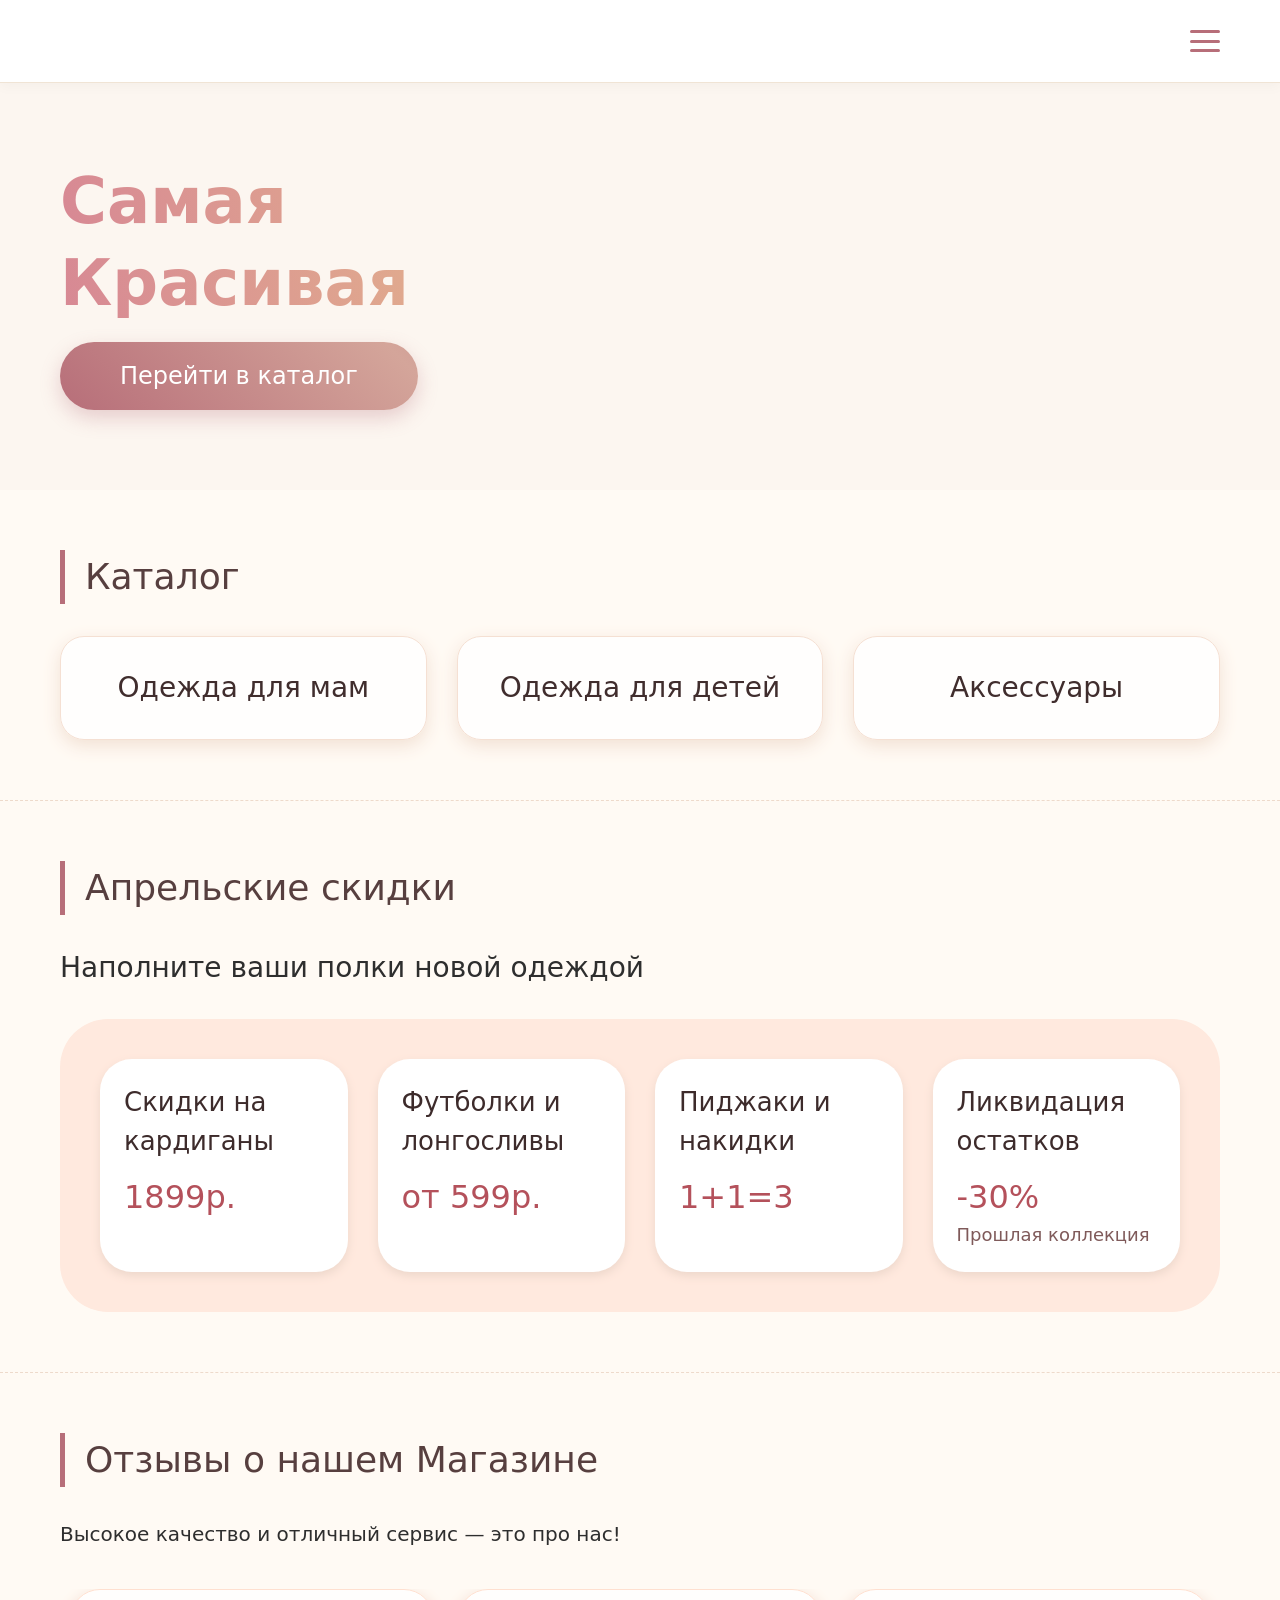
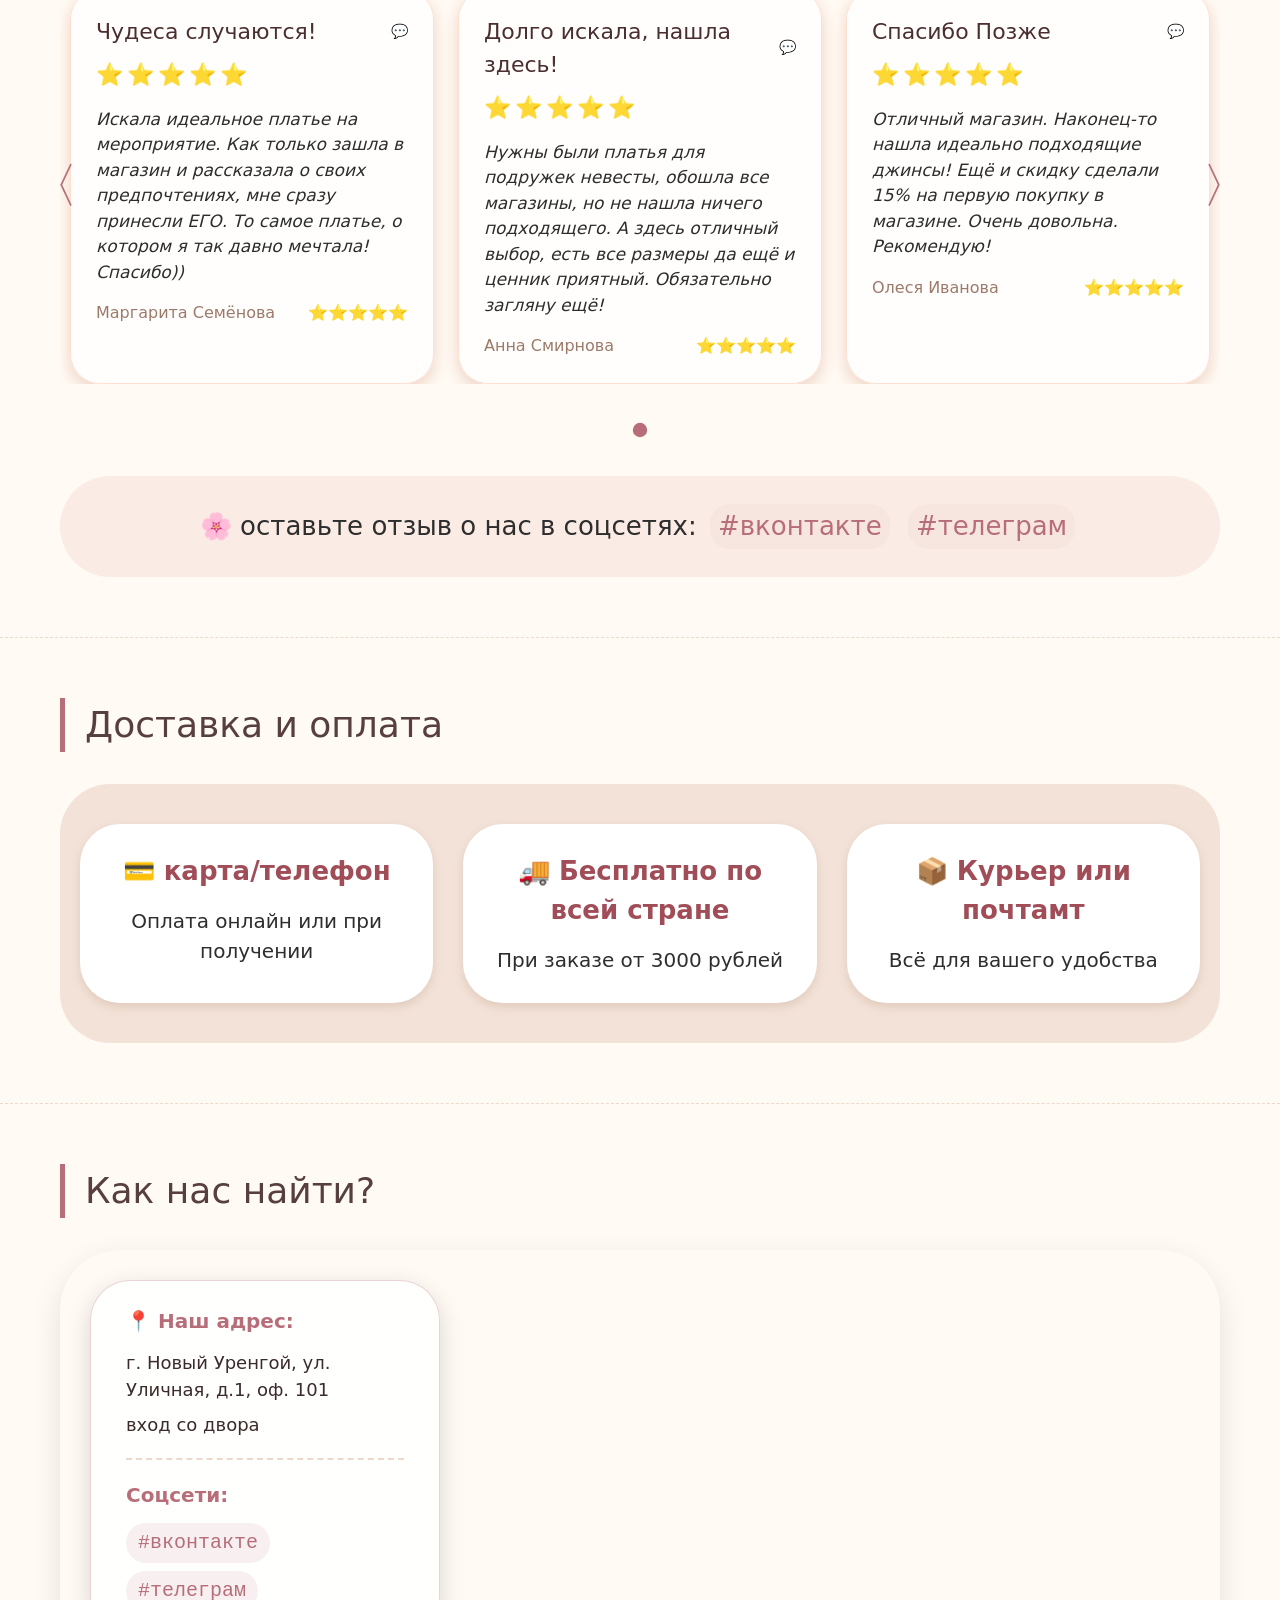
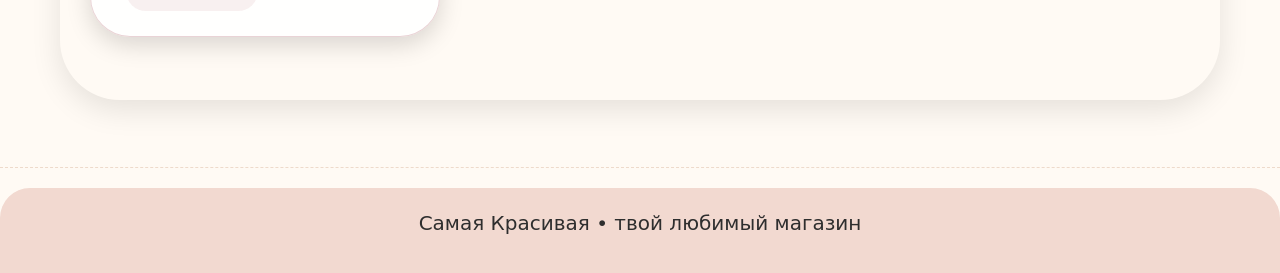
==== index.html @ 46401a17 "Добавлен основной код сайта" ====
<!DOCTYPE html>
<html lang="ru">
<head>
    <meta charset="UTF-8">
    <meta name="viewport" content="width=device-width, initial-scale=1.0">
    <title>Самая Красивая | Магазин одежды для мам и детей</title>
    <style>
        * {
            margin: 0;
            padding: 0;
            box-sizing: border-box;
            font-family: 'Segoe UI', Roboto, system-ui, sans-serif;
        }

        body {
            background: #fffaf4;
            color: #2e2e2e;
            line-height: 1.5;
        }

        .container {
            max-width: 1200px;
            margin: 0 auto;
            padding: 0 20px;
        }

        /* Хедер */
        .header {
            background: #ffffff;
            box-shadow: 0 4px 12px rgba(0,0,0,0.03);
            padding: 16px 0;
            border-bottom: 1px solid #f0e4d5;
            position: relative;
        }

        .header-inner {
            display: flex;
            align-items: center;
            justify-content: flex-end;
            min-height: 50px;
        }

        /* Бургер-меню */
        .burger-menu {
            display: flex;
            flex-direction: column;
            justify-content: space-between;
            width: 30px;
            height: 22px;
            cursor: pointer;
            z-index: 1001;
        }

        .burger-menu span {
            display: block;
            width: 100%;
            height: 3px;
            background: #b76e79;
            border-radius: 3px;
            transition: 0.3s;
        }

        .burger-menu.active span:nth-child(1) {
            transform: rotate(45deg) translate(5px, 5px);
        }

        .burger-menu.active span:nth-child(2) {
            opacity: 0;
        }

        .burger-menu.active span:nth-child(3) {
            transform: rotate(-45deg) translate(7px, -7px);
        }

        .burger-menu:hover span {
            background: #9e5b65;
        }

        /* Меню-оверлей */
        .menu-overlay {
            position: fixed;
            top: 0;
            left: 0;
            width: 100%;
            height: 100vh;
            background: rgba(0, 0, 0, 0.3);
            opacity: 0;
            visibility: hidden;
            transition: 0.3s;
            z-index: 999;
        }

        .menu-overlay.active {
            opacity: 1;
            visibility: visible;
        }

        /* Выпадающее меню */
        .dropdown-menu {
            position: absolute;
            top: 80px;
            right: 20px;
            width: 320px;
            background: white;
            border-radius: 30px;
            padding: 30px;
            box-shadow: 0 15px 40px rgba(183,110,121,0.2);
            border: 1px solid #f5e0d3;
            opacity: 0;
            visibility: hidden;
            transform: translateY(-20px);
            transition: 0.3s;
            z-index: 1000;
        }

        .dropdown-menu.active {
            opacity: 1;
            visibility: visible;
            transform: translateY(0);
        }

        /* Заголовок меню */
        .menu-title {
            font-size: 36px;
            font-weight: 400;
            background: linear-gradient(75deg, #d78894, #e6be8a);
            -webkit-background-clip: text;
            background-clip: text;
            color: transparent;
            margin-bottom: 30px;
            border-bottom: 2px solid #f3d9dc;
            padding-bottom: 15px;
        }

        /* Секции меню */
        .menu-section {
            margin-bottom: 25px;
        }

        .menu-section-title {
            font-size: 20px;
            font-weight: 600;
            color: #b76e79;
            margin-bottom: 15px;
            letter-spacing: 1px;
        }

        .menu-items {
            display: flex;
            flex-direction: column;
            gap: 12px;
        }

        .menu-item {
            font-size: 18px;
            color: #3b2b2b;
            text-decoration: none;
            padding: 8px 0;
            border-bottom: 1px dashed #f0dacd;
            transition: 0.2s;
        }

        .menu-item:hover {
            color: #b76e79;
            padding-left: 10px;
        }

        /* Кнопка заказа звонка */
        .call-button {
            display: block;
            width: 100%;
            padding: 16px;
            background: linear-gradient(45deg, #b76e79, #d4a59a);
            color: white;
            text-decoration: none;
            border-radius: 50px;
            font-size: 20px;
            font-weight: 500;
            text-align: center;
            margin-top: 20px;
            border: none;
            cursor: pointer;
            transition: 0.3s;
            box-shadow: 0 5px 15px rgba(183,110,121,0.3);
        }

        .call-button:hover {
            transform: scale(1.02);
            box-shadow: 0 8px 25px rgba(183,110,121,0.4);
        }

        /* Hero - главный экран */
        .hero {
            background: #fcf6f0;
            padding: 80px 0;
            text-align: left;
        }

        .first-line,
        .second-line {
            display: block;
            font-size: 64px;
            line-height: 1.2;
            margin-bottom: 5px;
            background: linear-gradient(75deg, #d78894, #e6be8a, #e6be8a);
            -webkit-background-clip: text;
            background-clip: text;
            color: transparent;
        }

        .second-line {
            margin-bottom: 20px;
        }

        .hero .btn {
            display: inline-block;
            font-size: 24px;
            padding: 16px 60px;
            border-radius: 50px;
            text-decoration: none;
            border: none;
            color: white;
            background: linear-gradient(45deg, #b76e79, #d4a59a, #b76e79);
            background-size: 200% auto;
            box-shadow: 0 8px 20px rgba(183,110,121,0.3);
            transition: 0.3s;
        }

        .hero .btn:hover {
            background-position: right center;
            transform: scale(1.02);
            box-shadow: 0 12px 28px rgba(183,110,121,0.4);
        }

        /* Каталог */
        .section {
            padding: 60px 0;
            border-bottom: 1px dashed #eedacb;
        }

        .section-title {
            font-size: 36px;
            font-weight: 350;
            color: #573f3f;
            margin-bottom: 32px;
            border-left: 5px solid #b76e79;
            padding-left: 20px;
        }

        .catalog-grid {
            display: grid;
            grid-template-columns: repeat(auto-fit, minmax(250px, 1fr));
            gap: 30px;
        }

        .catalog-card {
            background: #ffffffdb;
            padding: 30px 20px;
            text-align: center;
            border-radius: 24px;
            box-shadow: 0 6px 18px #f2e1d4;
            transition: 0.15s;
            border: 1px solid #f5e0d3;
        }

        .catalog-card:hover {
            background: #fff5ec;
        }

        .catalog-card h3 {
            font-size: 28px;
            font-weight: 350;
            color: #402d2d;
        }

        /* акции апрельские */
        .promo-row {
            display: flex;
            flex-wrap: wrap;
            gap: 30px;
            background: #ffe9de;
            border-radius: 48px;
            padding: 40px;
            margin-top: 20px;
        }

        .promo-item {
            flex: 1 1 200px;
            background: white;
            border-radius: 32px;
            padding: 24px;
            box-shadow: 0 4px 10px #edd7cb;
        }

        .promo-item h4 {
            font-size: 26px;
            font-weight: 350;
            margin-bottom: 12px;
            color: #3d2b2b;
        }

        .promo-item .price {
            font-size: 32px;
            color: #b4515b;
            font-weight: 500;
        }

        .promo-item small {
            font-size: 18px;
            color: #7f5a5a;
        }

        /* Отзывы - карусель */
        .reviews-section {
            position: relative;
            padding: 60px 0;
            border-bottom: 1px dashed #eedacb;
        }

        .reviews-container {
            position: relative;
            margin: 40px 0;
            overflow: hidden;
            padding: 0 10px;
        }

        .reviews-wrapper {
            display: flex;
            transition: transform 0.5s ease;
            gap: 24px;
        }

        .review-card {
            flex: 0 0 calc(33.333% - 16px);
            min-width: 280px;
            background: #ffffffd9;
            border-radius: 30px;
            padding: 25px;
            box-shadow: 0 6px 16px #edd3c4;
            border: 1px solid #ffe0d0;
        }

        .review-card h5 {
            font-size: 22px;
            font-weight: 500;
            color: #4b2f2f;
        }

        .review-card .stars {
            color: #f7b731;
            font-size: 22px;
            letter-spacing: 4px;
            margin: 10px 0 6px;
        }

        .review-card p {
            font-size: 17px;
            color: #2d2d2d;
            margin: 16px 0 8px;
            font-style: italic;
        }

        .review-footer {
            display: flex;
            justify-content: space-between;
            margin-top: 16px;
            color: #9c7a6a;
            font-weight: 500;
        }

        /* Кнопки-стрелки */
        .carousel-btn {
            position: absolute;
            top: 50%;
            transform: translateY(-50%);
            width: auto;
            height: auto;
            background: transparent;
            border: none;
            color: #b76e79;
            font-size: 48px;
            font-weight: 300;
            cursor: pointer;
            display: flex;
            align-items: center;
            justify-content: center;
            transition: 0.2s;
            z-index: 10;
            padding: 10px;
        }

        .carousel-btn:hover {
            color: #9e5b65;
            transform: translateY(-50%) scale(1.2);
        }

        .carousel-btn.prev {
            left: -40px;
        }

        .carousel-btn.next {
            right: -40px;
        }

        /* Точки-индикаторы */
        .carousel-dots {
            display: flex;
            justify-content: center;
            gap: 12px;
            margin: 30px 0 20px;
        }

        .dot {
            width: 12px;
            height: 12px;
            border-radius: 50%;
            background: #edd3c4;
            cursor: pointer;
            transition: 0.3s;
        }

        .dot.active {
            background: #b76e79;
            transform: scale(1.2);
        }

        /* Стили для ссылок-хештегов */
        .social-hashtag {
            color: #b76e79;
            text-decoration: none;
            font-weight: 500;
            transition: all 0.3s ease;
            display: inline-block;
            margin: 0 5px;
            padding: 3px 8px;
            border-radius: 20px;
            background: rgba(183,110,121,0.05);
        }

        .social-hashtag:hover {
            color: #9e5b65;
            background: rgba(183,110,121,0.1);
            transform: translateY(-2px);
            text-decoration: none;
        }

        .social-invite {
            margin-top: 40px;
            background: #faece5;
            padding: 28px;
            border-radius: 60px;
            text-align: center;
            font-size: 26px;
            font-weight: 350;
        }

        /* Доставка */
        .delivery-grid {
            display: flex;
            flex-wrap: wrap;
            gap: 30px;
            justify-content: center;
            background: #f3e2d8;
            border-radius: 50px;
            padding: 40px 20px;
        }

        .delivery-item {
            background: white;
            border-radius: 40px;
            padding: 28px 25px;
            flex: 1 1 200px;
            text-align: center;
            font-size: 20px;
            box-shadow: 0 4px 10px #e0cbbc;
        }

        .delivery-item h4 {
            font-size: 26px;
            margin-bottom: 15px;
            color: #a14d58;
        }

        /* контакты с картой */
        .map-container {
            position: relative;
            width: 100%;
            margin-top: 30px;
        }

        .map-overlay {
            position: absolute;
            top: 30px;
            left: 30px;
            background: rgba(255, 255, 255, 0.9);
            backdrop-filter: blur(5px);
            padding: 25px 35px;
            border-radius: 40px;
            box-shadow: 0 8px 25px rgba(0,0,0,0.15);
            max-width: 350px;
            border: 1px solid rgba(183,110,121,0.3);
        }

        .address-overlay, .social-overlay {
            display: flex;
            flex-direction: column;
            gap: 8px;
        }

        .address-overlay {
            margin-bottom: 20px;
            padding-bottom: 20px;
            border-bottom: 2px dashed #edd7cb;
        }

        .address-line, .social-line {
            font-size: 18px;
            color: #3b2b2b;
            line-height: 1.5;
        }

        .address-line:first-child,
        .social-line:first-child {
            font-weight: 600;
            color: #b76e79;
            font-size: 20px;
            margin-bottom: 5px;
        }

        .social-line:not(:first-child) {
            font-family: monospace;
            font-size: 20px;
            color: #b76e79;
            background: rgba(183,110,121,0.1);
            padding: 5px 12px;
            border-radius: 30px;
            display: inline-block;
            width: fit-content;
            text-decoration: none;
            transition: 0.3s;
        }

        .social-line:not(:first-child):hover {
            background: rgba(183,110,121,0.2);
            transform: translateX(5px) scale(1.02);
            color: #9e5b65;
        }

        /* Адаптивность */
        @media (max-width: 768px) {
            .map-overlay {
                position: relative;
                top: 0;
                left: 0;
                margin-top: 20px;
                max-width: 100%;
                background: white;
            }
            
            iframe {
                height: 300px;
            }

            .carousel-btn.prev {
                left: -20px;
            }

            .carousel-btn.next {
                right: -20px;
            }
        }

        /* footer */
        .footer-social {
            display: flex;
            gap: 25px;
            justify-content: center;
            margin-top: 15px;
        }

        .footer-social a {
            color: #b76e79;
            text-decoration: none;
            font-size: 18px;
            padding: 8px 20px;
            border-radius: 40px;
            background: rgba(255,255,255,0.5);
            transition: 0.3s;
            display: inline-flex;
            align-items: center;
            gap: 8px;
        }

        .footer-social a:hover {
            background: white;
            transform: translateY(-3px);
            box-shadow: 0 5px 15px rgba(183,110,121,0.2);
        }
    </style>
</head>
<body>
    <header class="header">
        <div class="container header-inner">
            <div class="burger-menu" id="burgerMenu">
                <span></span>
                <span></span>
                <span></span>
            </div>
        </div>

        <!-- Выпадающее меню -->
        <div class="dropdown-menu" id="dropdownMenu">
            <div class="menu-title">Самая Красивая</div>
            
            <div class="menu-section">
                <div class="menu-section-title">Каталог</div>
                <div class="menu-items">
                    <a href="#catalog" class="menu-item">Одежда для мам</a>
                    <a href="#catalog" class="menu-item">Одежда для детей</a>
                    <a href="#catalog" class="menu-item">Аксессуары</a>
                </div>
            </div>

            <div class="menu-section">
                <div class="menu-items">
                    <a href="#reviews" class="menu-item">Отзывы</a>
                    <a href="#contacts" class="menu-item">Как нас найти?</a>
                </div>
            </div>

            <button class="call-button">Заказать звонок</button>
        </div>

        <!-- Затемнение фона -->
        <div class="menu-overlay" id="menuOverlay"></div>
    </header>

    <!-- главный баннер -->
    <section class="hero">
        <div class="container">
            <h1>
                <span class="first-line">Самая</span>
                <span class="second-line">Красивая</span>
            </h1>
            <a href="#catalog" class="btn">Перейти в каталог</a>
        </div>
    </section>

    <!-- Каталог -->
    <section id="catalog" class="section">
        <div class="container">
            <h2 class="section-title">Каталог</h2>
            <div class="catalog-grid">
                <div class="catalog-card">
                    <h3>Одежда для мам</h3>
                </div>
                <div class="catalog-card">
                    <h3>Одежда для детей</h3>
                </div>
                <div class="catalog-card">
                    <h3>Аксессуары</h3>
                </div>
            </div>
        </div>
    </section>

    <!-- Апрельские скидки -->
    <section class="section">
        <div class="container">
            <h2 class="section-title">Апрельские скидки</h2>
            <p style="font-size: 28px; margin-bottom: 30px;">Наполните ваши полки новой одеждой</p>
            <div class="promo-row">
                <div class="promo-item">
                    <h4>Скидки на кардиганы</h4>
                    <div class="price">1899р.</div>
                </div>
                <div class="promo-item">
                    <h4>Футболки и лонгосливы</h4>
                    <div class="price">от 599р.</div>
                </div>
                <div class="promo-item">
                    <h4>Пиджаки и накидки</h4>
                    <div class="price">1+1=3</div>
                </div>
                <div class="promo-item">
                    <h4>Ликвидация остатков</h4>
                    <div class="price">-30%</div>
                    <small>Прошлая коллекция</small>
                </div>
            </div>
        </div>
    </section>

    <!-- ОТЗЫВЫ С КАРУСЕЛЬЮ -->
    <section id="reviews" class="reviews-section">
        <div class="container">
            <h2 class="section-title">Отзывы о нашем Магазине</h2>
            <p style="font-size: 20px; margin-bottom: 30px;">Высокое качество и отличный сервис — это про нас!</p>

            <div class="reviews-container">
                <button class="carousel-btn prev" onclick="slideReviews(-1)">〈</button>
                <button class="carousel-btn next" onclick="slideReviews(1)">〉</button>
                
                <div class="reviews-wrapper" id="reviewsWrapper"></div>
            </div>

            <div class="carousel-dots" id="carouselDots"></div>

            <div class="social-invite">
                🌸 оставьте отзыв о нас в соцсетях: 
                <a href="https://vk.com/feed" target="_blank" rel="noopener noreferrer" class="social-hashtag">#вконтакте</a>
                <a href="https://t.me/samaya_krasivaya_shop" target="_blank" rel="noopener noreferrer" class="social-hashtag">#телеграм</a>
            </div>
        </div>
    </section>

    <!-- Доставка и оплата -->
    <section id="delivery" class="section">
        <div class="container">
            <h2 class="section-title">Доставка и оплата</h2>
            <div class="delivery-grid">
                <div class="delivery-item">
                    <h4>💳 карта/телефон</h4>
                    <p>Оплата онлайн или при получении</p>
                </div>
                <div class="delivery-item">
                    <h4>🚚 Бесплатно по всей стране</h4>
                    <p>При заказе от 3000 рублей</p>
                </div>
                <div class="delivery-item">
                    <h4>📦 Курьер или почтамт</h4>
                    <p>Всё для вашего удобства</p>
                </div>
            </div>
        </div>
    </section>

    <!-- Как нас найти? с картой -->
    <section id="contacts" class="section">
        <div class="container">
            <h2 class="section-title">Как нас найти?</h2>
            <div class="map-container">
                <iframe src="https://yandex.ru/map-widget/v1/?um=constructor%3A9e3b4f5b8c9c7b6d5e4f3a2b1c0d9e8f7f6e5d4c3b2a1f0e9d8c7b6a5f4e3d2c1&source=constructor" 
                        width="100%" 
                        height="450" 
                        frameborder="0"
                        style="border-radius: 60px; box-shadow: 0 10px 30px rgba(0,0,0,0.1);">
                </iframe>
                
                <div class="map-overlay">
                    <div class="address-overlay">
                        <span class="address-line">📍 Наш адрес:</span>
                        <span class="address-line">г. Новый Уренгой, ул. Уличная, д.1, оф. 101</span>
                        <span class="address-line">вход со двора</span>
                    </div>
                    <div class="social-overlay">
                        <span class="social-line">Соцсети:</span>
                        <a href="https://vk.com/feed" target="_blank" rel="noopener noreferrer" class="social-line">#вконтакте</a>
                        <a href="https://t.me/samaya_krasivaya_shop" target="_blank" rel="noopener noreferrer" class="social-line">#телеграм</a>
                    </div>
                </div>
            </div>
        </div>
    </section>

    <!-- дополнительный блок с соцсетями -->
    <div style="background: #f2d9d0; padding: 20px; text-align: center; border-radius: 30px 30px 0 0; margin-top: 20px;">
        <p style="font-size: 20px; margin-bottom: 15px;">Самая Красивая • твой любимый магазин</p>
    </div>

    <!-- Подключение скриптов -->
    <script src="scripts/reviews-api.js"></script>
<script src="scripts/menu.js"></script>
<script src="scripts/reviews-carousel.js"></script>
</body>
</html>
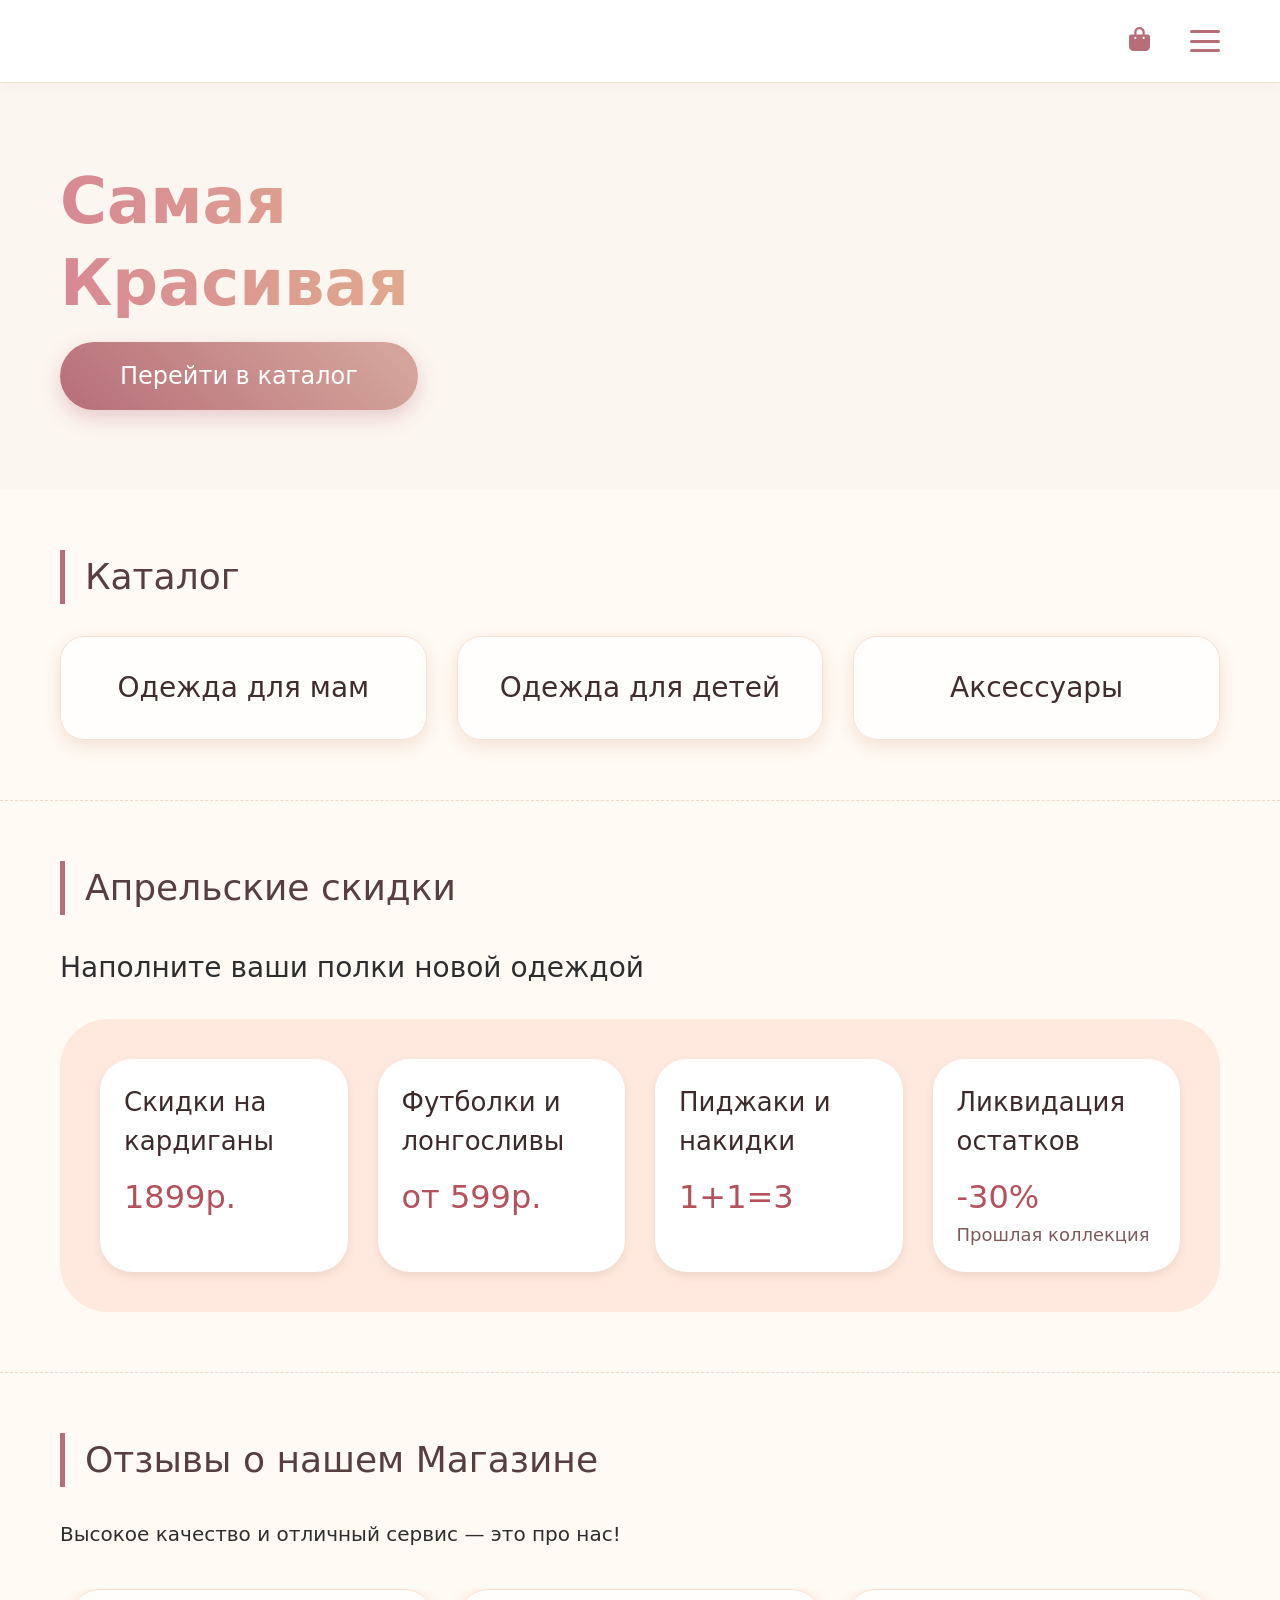
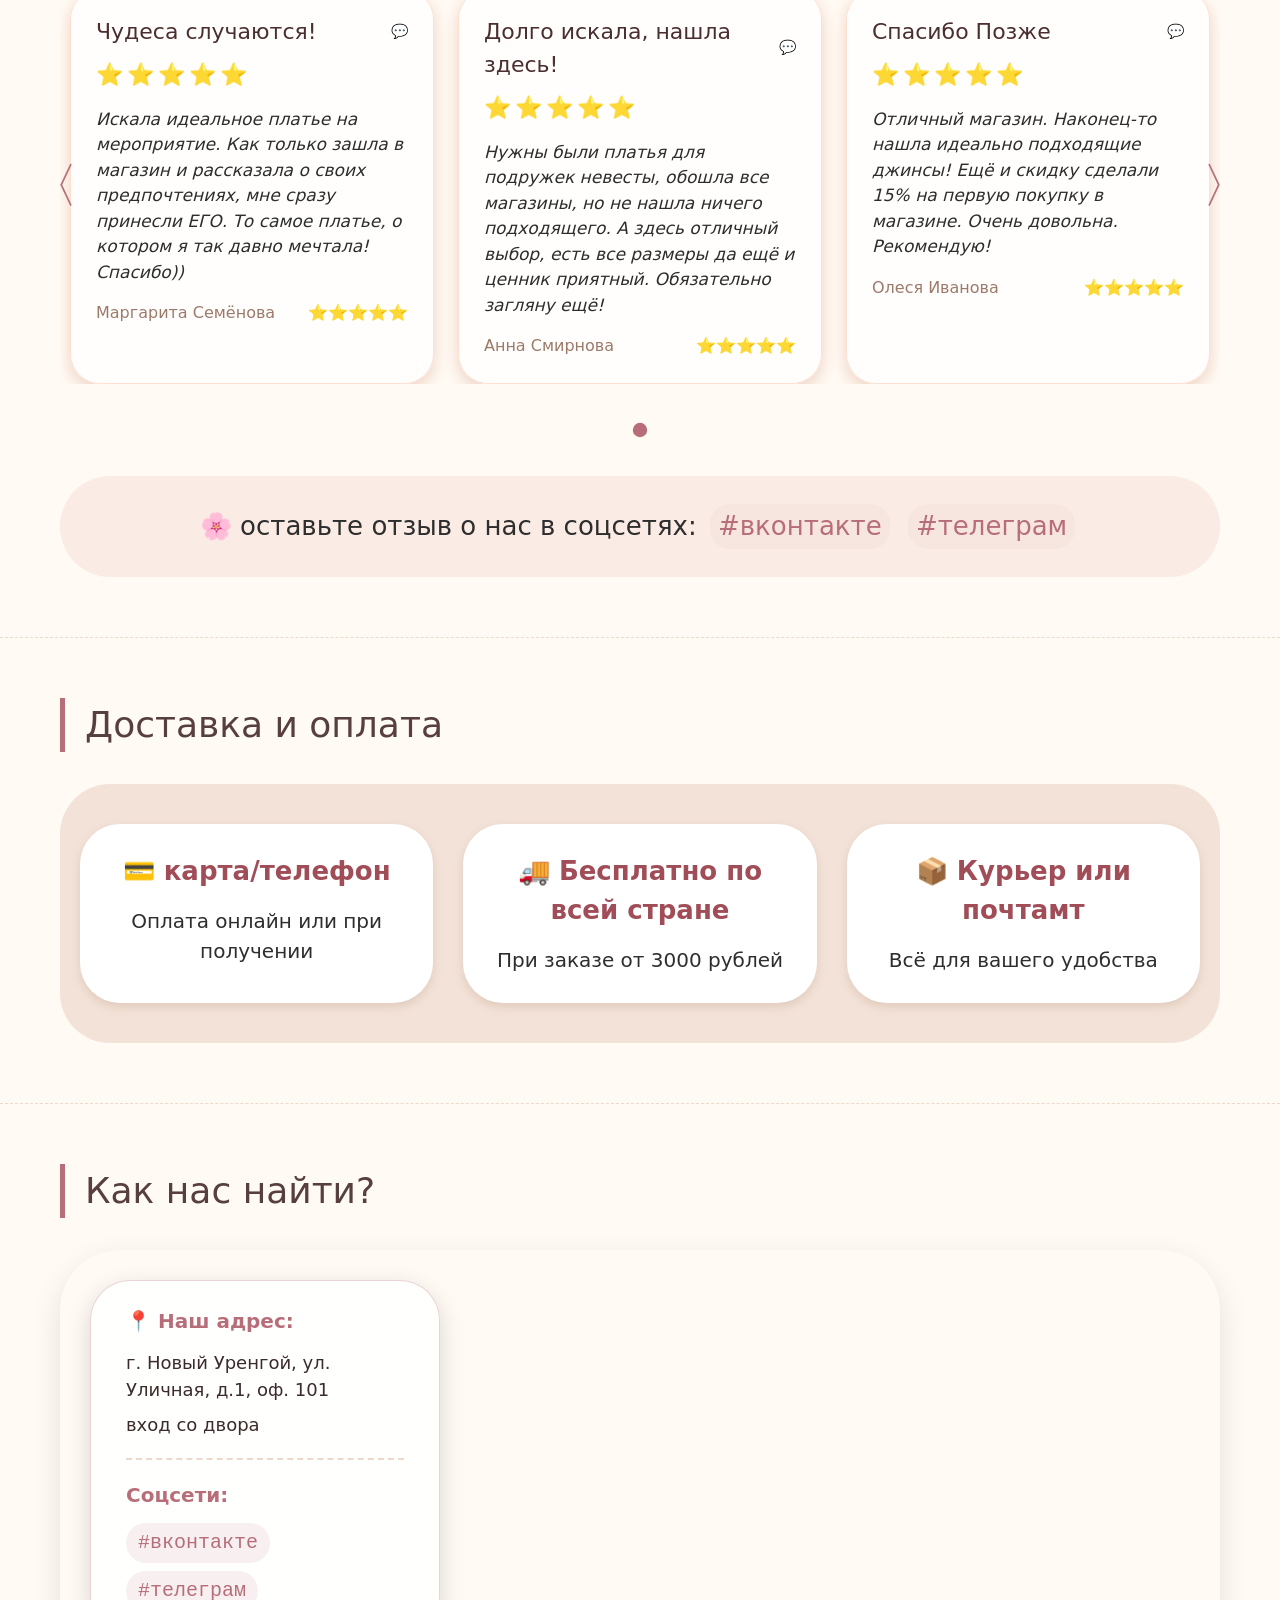
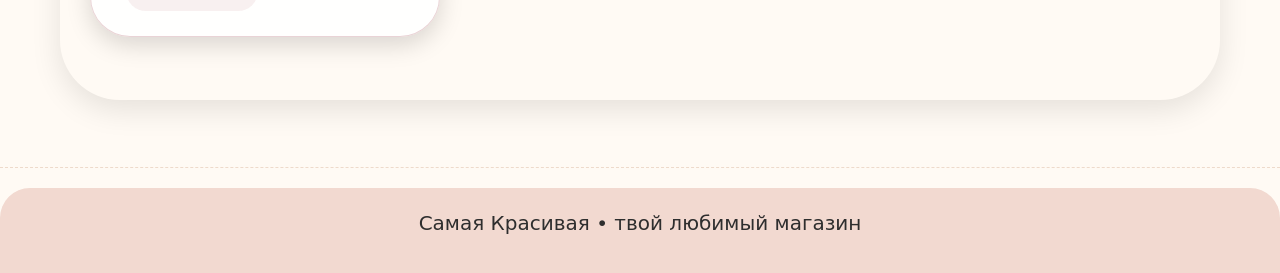
==== commit c7ec3bb2: "Обновление: добавлены каталоги с фильтрами, корзина, раскрывающиеся фильтры" ====
--- a/index.html
+++ b/index.html
@@ -4,6 +4,8 @@
     <meta charset="UTF-8">
     <meta name="viewport" content="width=device-width, initial-scale=1.0">
     <title>Самая Красивая | Магазин одежды для мам и детей</title>
+    <!-- Font Awesome для иконок -->
+    <link rel="stylesheet" href="https://cdnjs.cloudflare.com/ajax/libs/font-awesome/6.7.2/css/all.min.css">
     <style>
         * {
             margin: 0;
@@ -38,6 +40,34 @@
             align-items: center;
             justify-content: flex-end;
             min-height: 50px;
+        }
+
+        /* Иконка корзины */
+        .cart-icon-wrapper {
+            position: relative;
+            cursor: pointer;
+            transition: 0.3s;
+            margin-right: 20px;
+        }
+
+        .cart-icon-wrapper:hover {
+            transform: scale(1.1);
+        }
+
+        .cart-count {
+            position: absolute;
+            top: -10px;
+            right: -12px;
+            background: #b76e79;
+            color: white;
+            font-size: 12px;
+            font-weight: bold;
+            width: 18px;
+            height: 18px;
+            border-radius: 50%;
+            display: none;
+            align-items: center;
+            justify-content: center;
         }
 
         /* Бургер-меню */
@@ -189,7 +219,7 @@
             box-shadow: 0 8px 25px rgba(183,110,121,0.4);
         }
 
-        /* Hero - главный экран */
+        /* главный экран */
         .hero {
             background: #fcf6f0;
             padding: 80px 0;
@@ -261,10 +291,14 @@
             box-shadow: 0 6px 18px #f2e1d4;
             transition: 0.15s;
             border: 1px solid #f5e0d3;
+            text-decoration: none;
+            display: block;
+            cursor: pointer;
         }
 
         .catalog-card:hover {
             background: #fff5ec;
+            transform: translateY(-5px);
         }
 
         .catalog-card h3 {
@@ -544,6 +578,209 @@
             background: rgba(183,110,121,0.2);
             transform: translateX(5px) scale(1.02);
             color: #9e5b65;
+        }
+
+        /* МОДАЛЬНОЕ ОКНО */
+        .modal {
+            display: none;
+            position: fixed;
+            top: 0;
+            left: 0;
+            width: 100%;
+            height: 100%;
+            background: rgba(0, 0, 0, 0.5);
+            z-index: 2000;
+            align-items: center;
+            justify-content: center;
+            opacity: 0;
+            transition: opacity 0.3s ease;
+        }
+
+        .modal.active {
+            display: flex;
+            opacity: 1;
+        }
+
+        .modal-content {
+            background: white;
+            max-width: 500px;
+            width: 90%;
+            border-radius: 60px;
+            padding: 40px;
+            position: relative;
+            box-shadow: 0 20px 50px rgba(183,110,121,0.3);
+            transform: translateY(-20px);
+            transition: transform 0.3s ease;
+        }
+
+        .modal.active .modal-content {
+            transform: translateY(0);
+        }
+
+        .modal-close {
+            position: absolute;
+            top: 20px;
+            right: 20px;
+            background: none;
+            border: none;
+            font-size: 30px;
+            color: #b76e79;
+            cursor: pointer;
+            width: 40px;
+            height: 40px;
+            border-radius: 50%;
+            display: flex;
+            align-items: center;
+            justify-content: center;
+            transition: 0.3s;
+        }
+
+        .modal-close:hover {
+            background: rgba(183,110,121,0.1);
+            transform: rotate(90deg);
+        }
+
+        .modal-title {
+            font-size: 32px;
+            font-weight: 400;
+            background: linear-gradient(75deg, #d78894, #e6be8a);
+            -webkit-background-clip: text;
+            background-clip: text;
+            color: transparent;
+            margin-bottom: 30px;
+            text-align: center;
+        }
+
+        .modal-form .field {
+            margin-bottom: 20px;
+        }
+
+        .modal-form .label {
+            color: #573f3f;
+            font-size: 16px;
+            margin-bottom: 5px;
+            display: block;
+        }
+
+        .modal-form .control {
+            position: relative;
+        }
+
+        .modal-form .input {
+            width: 100%;
+            border-radius: 30px;
+            border: 2px solid #f0e4d5;
+            padding: 12px 20px;
+            font-size: 16px;
+            outline: none;
+            transition: 0.3s;
+        }
+
+        .modal-form .input:focus {
+            border-color: #b76e79;
+            box-shadow: 0 0 0 3px rgba(183,110,121,0.2);
+        }
+
+        .modal-form .checkbox {
+            color: #573f3f;
+            display: flex;
+            align-items: center;
+            gap: 8px;
+            cursor: pointer;
+        }
+
+        .modal-form .checkbox input[type="checkbox"] {
+            width: 18px;
+            height: 18px;
+            accent-color: #b76e79;
+        }
+
+        .modal-form .button {
+            width: 100%;
+            padding: 16px;
+            background: linear-gradient(45deg, #b76e79, #d4a59a);
+            color: white;
+            border: none;
+            border-radius: 50px;
+            font-size: 20px;
+            font-weight: 500;
+            cursor: pointer;
+            transition: 0.3s;
+            margin-top: 20px;
+        }
+
+        .modal-form .button:hover {
+            transform: scale(1.02);
+            box-shadow: 0 8px 25px rgba(183,110,121,0.4);
+        }
+
+        /* Стили для корзины в модальном окне */
+        .cart-item {
+            display: flex;
+            align-items: center;
+            gap: 15px;
+            padding: 15px;
+            border-bottom: 1px solid #f0e4d5;
+        }
+
+        .cart-item-image {
+            width: 50px;
+            height: 50px;
+            background: #faece5;
+            border-radius: 15px;
+            display: flex;
+            align-items: center;
+            justify-content: center;
+            font-size: 24px;
+        }
+
+        .cart-item-info {
+            flex: 1;
+        }
+
+        .cart-item-name {
+            font-weight: 500;
+            color: #402d2d;
+        }
+
+        .cart-item-price {
+            color: #b76e79;
+            font-size: 14px;
+        }
+
+        .cart-item-quantity {
+            display: flex;
+            align-items: center;
+            gap: 10px;
+        }
+
+        .cart-qty-btn {
+            width: 30px;
+            height: 30px;
+            border-radius: 50%;
+            border: 1px solid #b76e79;
+            background: white;
+            color: #b76e79;
+            cursor: pointer;
+        }
+
+        .cart-qty-btn:hover {
+            background: #b76e79;
+            color: white;
+        }
+
+        .cart-item-total {
+            min-width: 70px;
+            font-weight: 600;
+            color: #b4515b;
+        }
+
+        .cart-remove-btn {
+            background: none;
+            border: none;
+            color: #f14668;
+            cursor: pointer;
+            font-size: 18px;
         }
 
         /* Адаптивность */
@@ -568,43 +805,27 @@
             .carousel-btn.next {
                 right: -20px;
             }
-        }
-
-        /* footer */
-        .footer-social {
-            display: flex;
-            gap: 25px;
-            justify-content: center;
-            margin-top: 15px;
-        }
-
-        .footer-social a {
-            color: #b76e79;
-            text-decoration: none;
-            font-size: 18px;
-            padding: 8px 20px;
-            border-radius: 40px;
-            background: rgba(255,255,255,0.5);
-            transition: 0.3s;
-            display: inline-flex;
-            align-items: center;
-            gap: 8px;
-        }
-
-        .footer-social a:hover {
-            background: white;
-            transform: translateY(-3px);
-            box-shadow: 0 5px 15px rgba(183,110,121,0.2);
+
+            .modal-content {
+                padding: 30px 20px;
+            }
         }
     </style>
 </head>
 <body>
     <header class="header">
         <div class="container header-inner">
-            <div class="burger-menu" id="burgerMenu">
-                <span></span>
-                <span></span>
-                <span></span>
+            <div style="display: flex; align-items: center; gap: 20px;">
+                <!-- Иконка корзины -->
+                <div class="cart-icon-wrapper" onclick="openCart()">
+                    <i class="fas fa-shopping-bag" style="font-size: 24px; color: #b76e79; cursor: pointer;"></i>
+                    <span class="cart-count" id="cartCount">0</span>
+                </div>
+                <div class="burger-menu" id="burgerMenu">
+                    <span></span>
+                    <span></span>
+                    <span></span>
+                </div>
             </div>
         </div>
 
@@ -615,9 +836,9 @@
             <div class="menu-section">
                 <div class="menu-section-title">Каталог</div>
                 <div class="menu-items">
-                    <a href="#catalog" class="menu-item">Одежда для мам</a>
-                    <a href="#catalog" class="menu-item">Одежда для детей</a>
-                    <a href="#catalog" class="menu-item">Аксессуары</a>
+                    <a href="catalog-women.html" class="menu-item">Одежда для мам</a>
+                    <a href="catalog-children.html" class="menu-item">Одежда для детей</a>
+                    <a href="catalog-accessories.html" class="menu-item">Аксессуары</a>
                 </div>
             </div>
 
@@ -628,12 +849,75 @@
                 </div>
             </div>
 
-            <button class="call-button">Заказать звонок</button>
+            <button class="call-button" onclick="openCallModal()">Заказать звонок</button>
         </div>
 
-        <!-- Затемнение фона -->
+        <!-- Затемнение фона для бургер-меню -->
         <div class="menu-overlay" id="menuOverlay"></div>
     </header>
+
+    <!-- МОДАЛЬНОЕ ОКНО ЗАКАЗА ЗВОНКА -->
+    <div class="modal" id="callModal">
+        <div class="modal-content">
+            <button class="modal-close" onclick="closeCallModal()">×</button>
+            <h2 class="modal-title">Заказать звонок</h2>
+            
+            <form class="modal-form" id="callForm">
+                <div class="field">
+                    <label class="label">Ваше имя</label>
+                    <div class="control">
+                        <input class="input" type="text" id="callName" placeholder="Введите ваше имя" required>
+                    </div>
+                </div>
+
+                <div class="field">
+                    <label class="label">Телефон</label>
+                    <div class="control">
+                        <input class="input" type="tel" id="callPhone" placeholder="+7 (___) ___-__-__" required>
+                    </div>
+                </div>
+
+                <div class="field">
+                    <label class="label">Удобное время для звонка</label>
+                    <div class="control">
+                        <input class="input" type="text" id="callTime" placeholder="Например: после 18:00">
+                    </div>
+                </div>
+
+                <div class="field">
+                    <div class="control">
+                        <label class="checkbox">
+                            <input type="checkbox" id="callAgreement" required>
+                            Я согласен на обработку персональных данных
+                        </label>
+                    </div>
+                </div>
+
+                <button type="submit" class="button">Отправить</button>
+            </form>
+        </div>
+    </div>
+
+    <!-- МОДАЛЬНОЕ ОКНО КОРЗИНЫ -->
+    <div class="modal" id="cartModal">
+        <div class="modal-content" style="max-width: 600px;">
+            <button class="modal-close" onclick="closeCart()">×</button>
+            <h2 class="modal-title" style="text-align: center;">🛍️ Корзина</h2>
+            
+            <div id="cartItems" style="max-height: 400px; overflow-y: auto;"></div>
+            
+            <div style="border-top: 2px solid #f0e4d5; margin-top: 20px; padding-top: 20px;">
+                <div style="display: flex; justify-content: space-between; font-size: 22px; font-weight: 600; color: #b4515b;">
+                    <span>Итого:</span>
+                    <span id="cartTotal">0</span>
+                    <span>₽</span>
+                </div>
+                <button class="button" style="width: 100%; margin-top: 20px; background: linear-gradient(45deg, #b76e79, #d4a59a); color: white; border: none; border-radius: 50px; padding: 16px; font-size: 18px; cursor: pointer; transition: 0.3s;" onclick="alert('Оформление заказа будет доступно в следующей версии!')">
+    Оформить заказ
+</button>
+            </div>
+        </div>
+    </div>
 
     <!-- главный баннер -->
     <section class="hero">
@@ -651,15 +935,15 @@
         <div class="container">
             <h2 class="section-title">Каталог</h2>
             <div class="catalog-grid">
-                <div class="catalog-card">
+                <a href="catalog-women.html" class="catalog-card">
                     <h3>Одежда для мам</h3>
-                </div>
-                <div class="catalog-card">
+                </a>
+                <a href="catalog-children.html" class="catalog-card">
                     <h3>Одежда для детей</h3>
-                </div>
-                <div class="catalog-card">
+                </a>
+                <a href="catalog-accessories.html" class="catalog-card">
                     <h3>Аксессуары</h3>
-                </div>
+                </a>
             </div>
         </div>
     </section>
@@ -735,7 +1019,7 @@
         </div>
     </section>
 
-    <!-- Как нас найти? с картой -->
+    <!-- карта -->
     <section id="contacts" class="section">
         <div class="container">
             <h2 class="section-title">Как нас найти?</h2>
@@ -763,14 +1047,16 @@
         </div>
     </section>
 
-    <!-- дополнительный блок с соцсетями -->
+    <!-- дополнительный блок -->
     <div style="background: #f2d9d0; padding: 20px; text-align: center; border-radius: 30px 30px 0 0; margin-top: 20px;">
         <p style="font-size: 20px; margin-bottom: 15px;">Самая Красивая • твой любимый магазин</p>
     </div>
 
     <!-- Подключение скриптов -->
     <script src="scripts/reviews-api.js"></script>
-<script src="scripts/menu.js"></script>
-<script src="scripts/reviews-carousel.js"></script>
+    <script src="scripts/menu.js"></script>
+    <script src="scripts/cart.js"></script>
+    <script src="scripts/reviews-carousel.js"></script>
+    <script src="scripts/validation.js"></script>
 </body>
 </html>
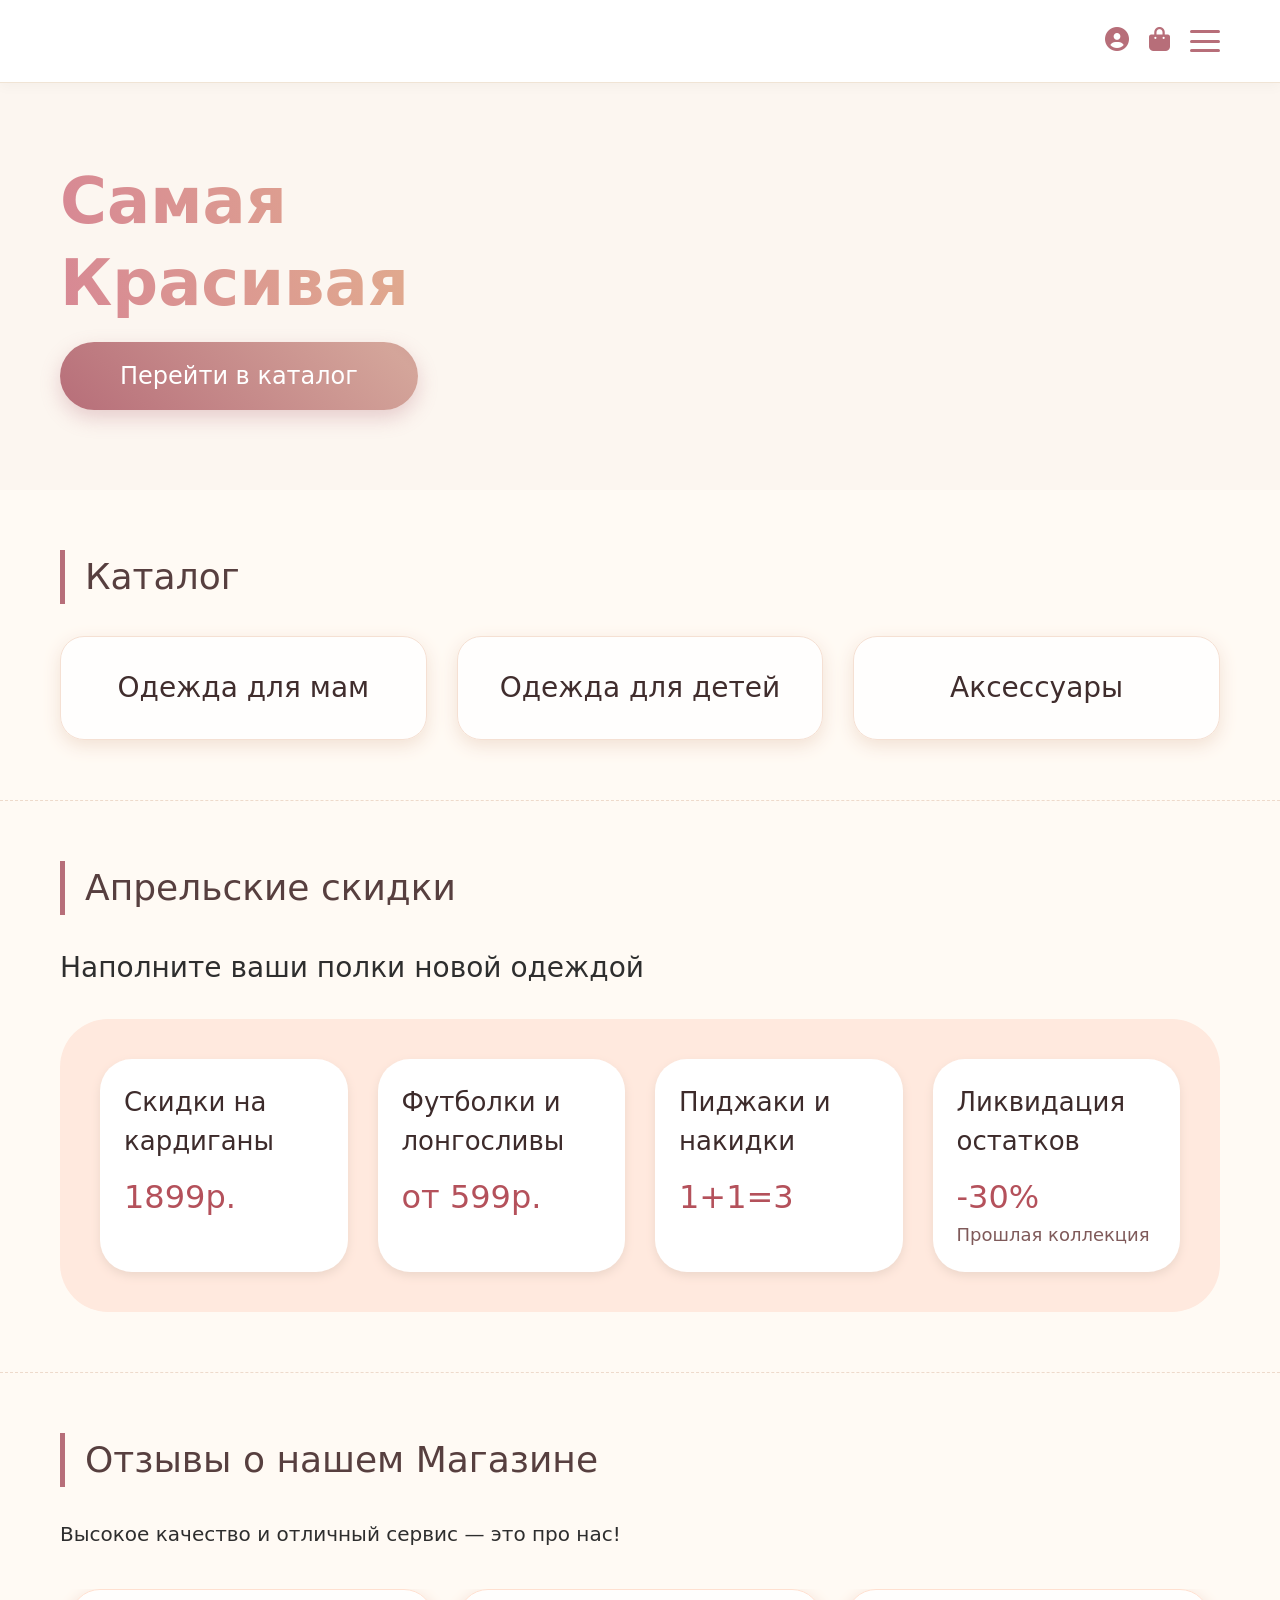
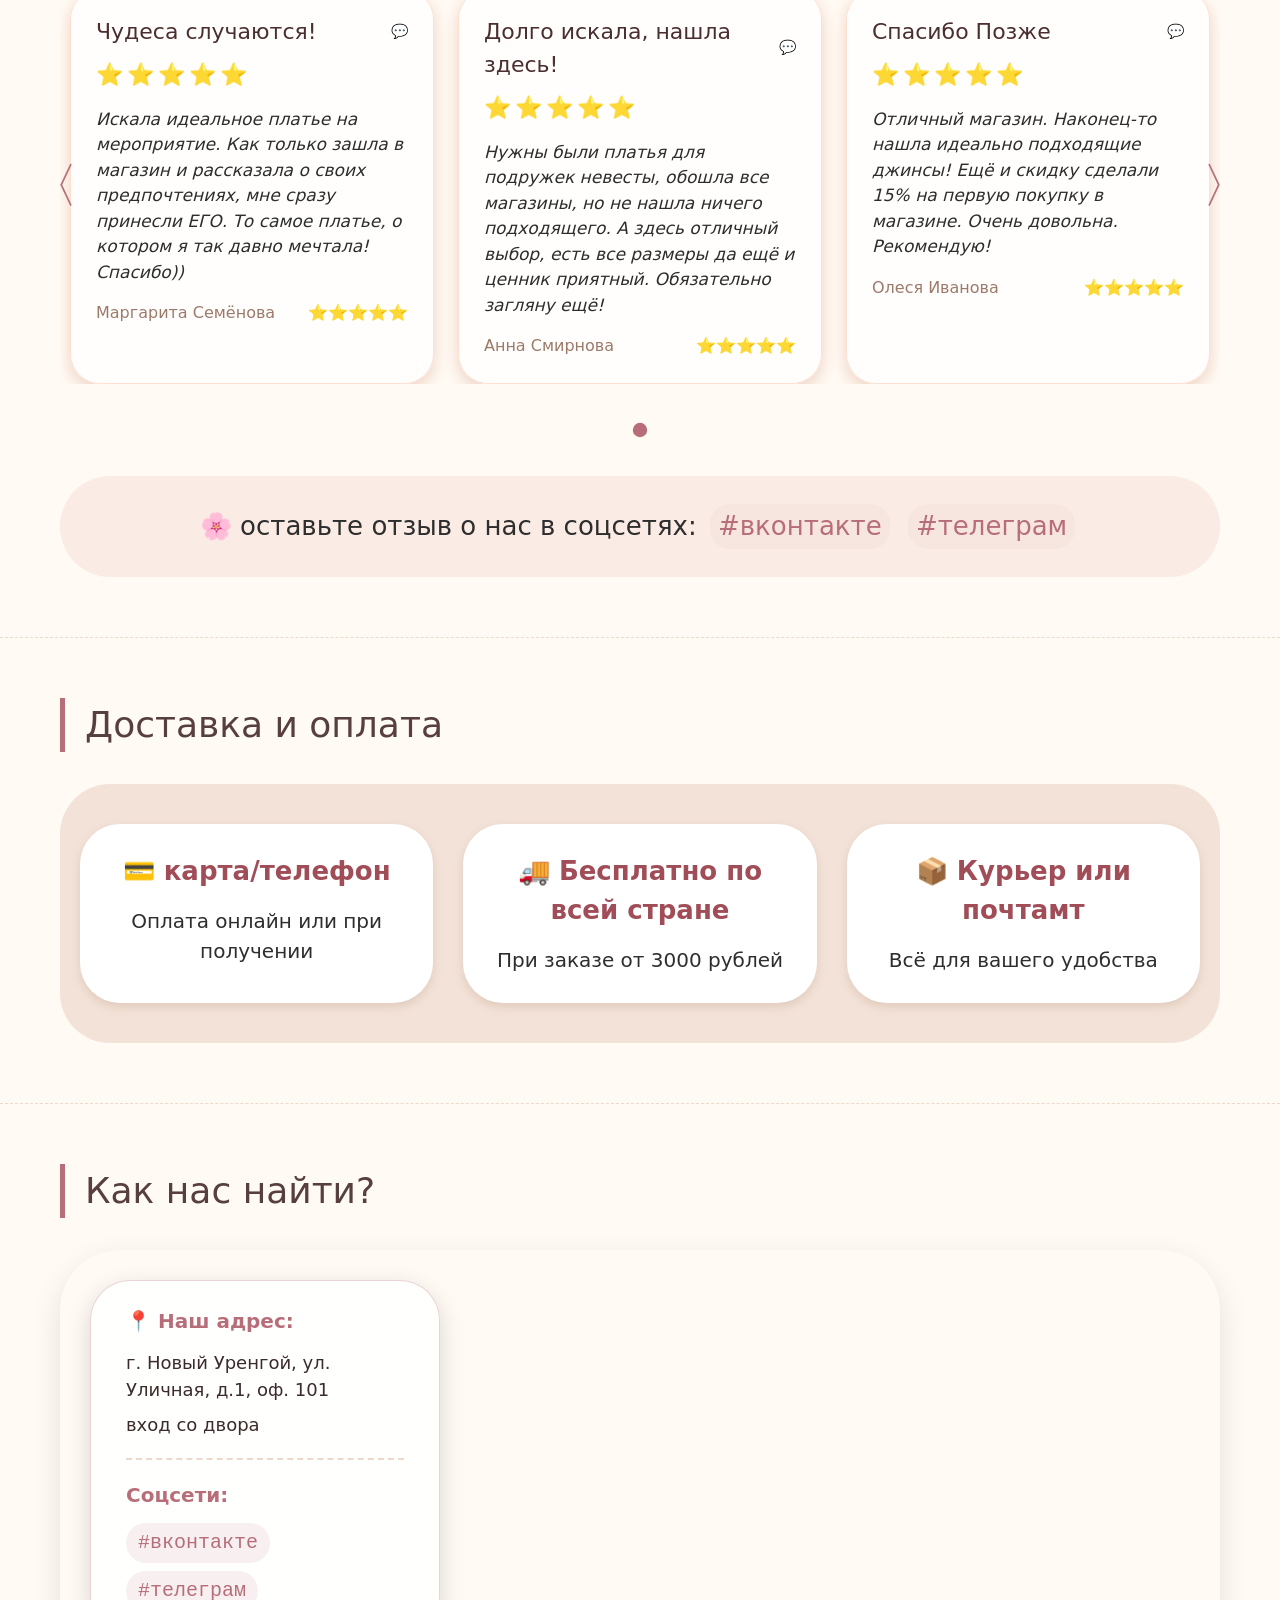
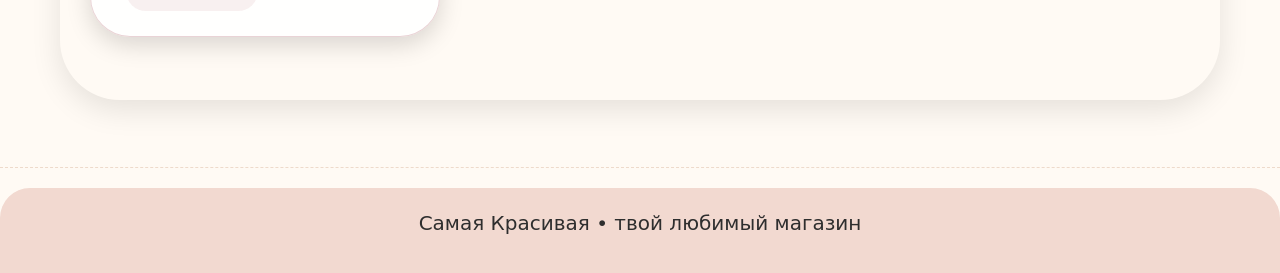
==== commit d70192b1: "Добавила страницу аккаунта" ====
--- a/index.html
+++ b/index.html
@@ -42,16 +42,26 @@
             min-height: 50px;
         }
 
-        /* Иконка корзины */
-        .cart-icon-wrapper {
+        /* Иконки в хедере */
+        .header-icons {
+            display: flex;
+            align-items: center;
+            gap: 20px;
+        }
+
+        .icon-wrapper {
             position: relative;
             cursor: pointer;
             transition: 0.3s;
-            margin-right: 20px;
-        }
-
-        .cart-icon-wrapper:hover {
+        }
+
+        .icon-wrapper:hover {
             transform: scale(1.1);
+        }
+
+        .icon-wrapper i {
+            font-size: 24px;
+            color: #b76e79;
         }
 
         .cart-count {
@@ -815,12 +825,17 @@
 <body>
     <header class="header">
         <div class="container header-inner">
-            <div style="display: flex; align-items: center; gap: 20px;">
+            <div class="header-icons">
+                <!-- Иконка аккаунта (профиля) -->
+                <div class="icon-wrapper" onclick="window.location.href='login.html'">
+                    <i class="fas fa-user-circle"></i>
+                </div>
                 <!-- Иконка корзины -->
-                <div class="cart-icon-wrapper" onclick="openCart()">
-                    <i class="fas fa-shopping-bag" style="font-size: 24px; color: #b76e79; cursor: pointer;"></i>
+                <div class="icon-wrapper" onclick="window.openCart()">
+                    <i class="fas fa-shopping-bag"></i>
                     <span class="cart-count" id="cartCount">0</span>
                 </div>
+                <!-- Бургер-меню -->
                 <div class="burger-menu" id="burgerMenu">
                     <span></span>
                     <span></span>
@@ -849,7 +864,7 @@
                 </div>
             </div>
 
-            <button class="call-button" onclick="openCallModal()">Заказать звонок</button>
+            <button class="call-button" onclick="window.openCallModal()">Заказать звонок</button>
         </div>
 
         <!-- Затемнение фона для бургер-меню -->
@@ -859,7 +874,7 @@
     <!-- МОДАЛЬНОЕ ОКНО ЗАКАЗА ЗВОНКА -->
     <div class="modal" id="callModal">
         <div class="modal-content">
-            <button class="modal-close" onclick="closeCallModal()">×</button>
+            <button class="modal-close" onclick="window.closeCallModal()">×</button>
             <h2 class="modal-title">Заказать звонок</h2>
             
             <form class="modal-form" id="callForm">
@@ -898,10 +913,10 @@
         </div>
     </div>
 
-    <!-- МОДАЛЬНОЕ ОКНО КОРЗИНЫ -->
+    <!-- Окно корзины -->
     <div class="modal" id="cartModal">
         <div class="modal-content" style="max-width: 600px;">
-            <button class="modal-close" onclick="closeCart()">×</button>
+            <button class="modal-close" onclick="window.closeCart()">×</button>
             <h2 class="modal-title" style="text-align: center;">🛍️ Корзина</h2>
             
             <div id="cartItems" style="max-height: 400px; overflow-y: auto;"></div>
@@ -913,8 +928,8 @@
                     <span>₽</span>
                 </div>
                 <button class="button" style="width: 100%; margin-top: 20px; background: linear-gradient(45deg, #b76e79, #d4a59a); color: white; border: none; border-radius: 50px; padding: 16px; font-size: 18px; cursor: pointer; transition: 0.3s;" onclick="alert('Оформление заказа будет доступно в следующей версии!')">
-    Оформить заказ
-</button>
+                    Оформить заказ
+                </button>
             </div>
         </div>
     </div>
@@ -982,8 +997,8 @@
             <p style="font-size: 20px; margin-bottom: 30px;">Высокое качество и отличный сервис — это про нас!</p>
 
             <div class="reviews-container">
-                <button class="carousel-btn prev" onclick="slideReviews(-1)">〈</button>
-                <button class="carousel-btn next" onclick="slideReviews(1)">〉</button>
+                <button class="carousel-btn prev" onclick="window.slideReviews(-1)">〈</button>
+                <button class="carousel-btn next" onclick="window.slideReviews(1)">〉</button>
                 
                 <div class="reviews-wrapper" id="reviewsWrapper"></div>
             </div>
@@ -1054,9 +1069,10 @@
 
     <!-- Подключение скриптов -->
     <script src="scripts/reviews-api.js"></script>
+    <script src="scripts/cart.js"></script>
     <script src="scripts/menu.js"></script>
-    <script src="scripts/cart.js"></script>
     <script src="scripts/reviews-carousel.js"></script>
     <script src="scripts/validation.js"></script>
+    <script src="scripts/consoleLogger.js"></script>
 </body>
 </html>
